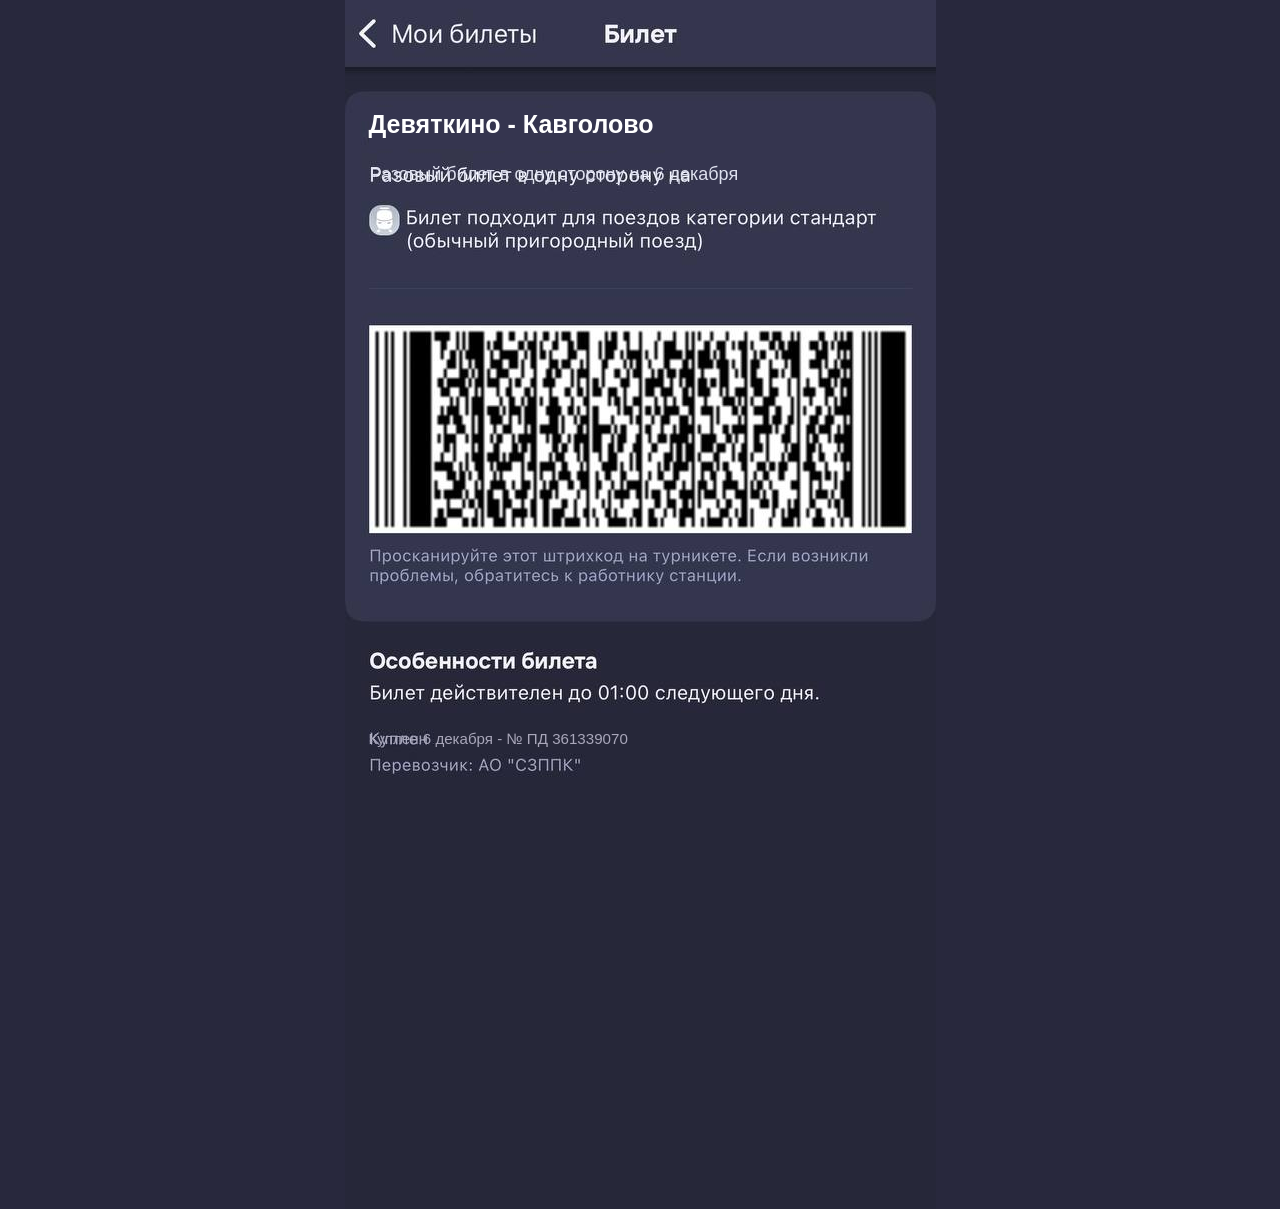
==== ticket.html @ 2f19ac5f "fix" ====
<!doctype html>
<html lang="ru">
  <head>
    <meta charset="utf-8">
    <meta name="viewport" content="width=device-width, initial-scale=1, viewport-fit=cover">
    <title>Билет</title>
    <link rel="stylesheet" href="styles.css">
  </head>
  <body class="ticket-page">
    <main class="ticket-shell">
      <section class="ticket-screen" aria-label="Билет">
        <a class="back-hitbox" href="index.html" aria-label="Вернуться на страницу настройки"></a>
        <div class="ticket-overlay ticket-route" id="ticket-route"></div>
        <div class="ticket-overlay ticket-direction" id="ticket-direction"></div>
        <div class="ticket-overlay ticket-purchased" id="ticket-purchased"></div>

        <button class="qr-hitbox" id="qr-hitbox" type="button" aria-label="Показать анимацию QR-кода">
          <img class="qr-animation" id="qr-animation" src="" alt="">
        </button>
      </section>
    </main>

    <script src="app.js"></script>
  </body>
</html>
---- styles.css ----
:root {
  --bg: #28283d;
  --panel: #33324a;
  --panel-2: #3b3956;
  --text: #ffffff;
  --muted: #d9d9e5;
  --line: #42415e;
  --button: #f3f4f8;
  --button-text: #26263a;
  --screen-width: min(100vw, 591px);
  --screen-height: calc(var(--screen-width) * 1209 / 591);
  --font: -apple-system, BlinkMacSystemFont, "SF Pro Display", "SF Pro Text",
    "Segoe UI", sans-serif;
}

* {
  box-sizing: border-box;
}

html,
body {
  margin: 0;
  min-height: 100%;
  background: var(--bg);
  color: var(--text);
  font-family: var(--font);
}

body {
  min-height: 100svh;
}

.setup-page {
  display: flex;
  align-items: center;
  justify-content: center;
  padding: 24px 16px;
}

.setup-shell {
  width: min(100%, 460px);
}

.setup-card {
  background: linear-gradient(180deg, var(--panel-2) 0%, var(--panel) 100%);
  border-radius: 28px;
  box-shadow: 0 18px 44px rgba(0, 0, 0, 0.28);
  padding: 28px 22px 22px;
}

.setup-title {
  margin: 0 0 20px;
  font-size: 32px;
  line-height: 1.1;
  font-weight: 700;
}

.setup-form {
  display: grid;
  gap: 14px;
}

.field {
  display: grid;
  gap: 8px;
}

.field-label {
  font-size: 15px;
  line-height: 1.2;
  color: var(--muted);
}

.field-input {
  width: 100%;
  border: 1px solid rgba(255, 255, 255, 0.1);
  border-radius: 14px;
  background: rgba(255, 255, 255, 0.08);
  color: var(--text);
  font: inherit;
  font-size: 18px;
  line-height: 1.2;
  padding: 16px 14px;
  appearance: none;
  -webkit-appearance: none;
}

.field-input::placeholder {
  color: rgba(255, 255, 255, 0.45);
}

.primary-button {
  margin-top: 10px;
  border: 0;
  border-radius: 16px;
  background: var(--button);
  color: var(--button-text);
  font: inherit;
  font-size: 20px;
  font-weight: 700;
  padding: 16px 18px;
}

.ticket-page {
  display: flex;
  justify-content: center;
  background: #28283d;
}

.ticket-shell {
  width: 100%;
  display: flex;
  justify-content: center;
}

.ticket-screen {
  position: relative;
  width: var(--screen-width);
  height: var(--screen-height);
  background: url("img/background.png") center top / 100% 100% no-repeat;
  overflow: hidden;
}

.back-hitbox {
  position: absolute;
  left: 0;
  top: 0;
  width: calc(200 / 591 * 100%);
  height: calc(72 / 1209 * 100%);
  z-index: 3;
}

.ticket-overlay {
  position: absolute;
  left: calc(24 / 591 * 100%);
  right: calc(24 / 591 * 100%);
  color: #ffffff;
  letter-spacing: 0;
  z-index: 2;
}

.ticket-route {
  top: calc(110 / 1209 * 100%);
  font-size: calc(var(--screen-width) * 25 / 591);
  line-height: 1.12;
  font-weight: 700;
}

.ticket-direction {
  top: calc((158 / 1209 * 100%) + 6px);
  left: calc((24 / 591 * 100%) + 1px);
  font-size: calc(var(--screen-width) * 18 / 591);
  line-height: 1.17;
  font-weight: 400;
  color: #dee0ef;
  max-width: calc(520 / 591 * 100%);
}

.ticket-purchased {
  top: calc((735 / 1209 * 100%) - 5px);
  font-size: calc(var(--screen-width) * 15.12 / 591);
  line-height: 1.18;
  color: #a9a7ba;
  font-weight: 400;
  right: calc(188 / 591 * 100%);
}

.qr-hitbox {
  position: absolute;
  left: calc(23 / 591 * 100%);
  top: calc(326 / 1209 * 100%);
  width: calc(544 / 591 * 100%);
  height: calc(209 / 1209 * 100%);
  padding: 0;
  border: 0;
  background: transparent;
  cursor: pointer;
}

.qr-animation {
  display: none;
  width: 100%;
  height: 100%;
}

.qr-animation.is-visible {
  display: block;
}

@media (max-width: 591px) {
  .setup-page {
    align-items: flex-start;
    padding: max(16px, env(safe-area-inset-top)) 12px 20px;
  }

  .setup-card {
    border-radius: 22px;
    padding: 24px 18px 18px;
  }
}
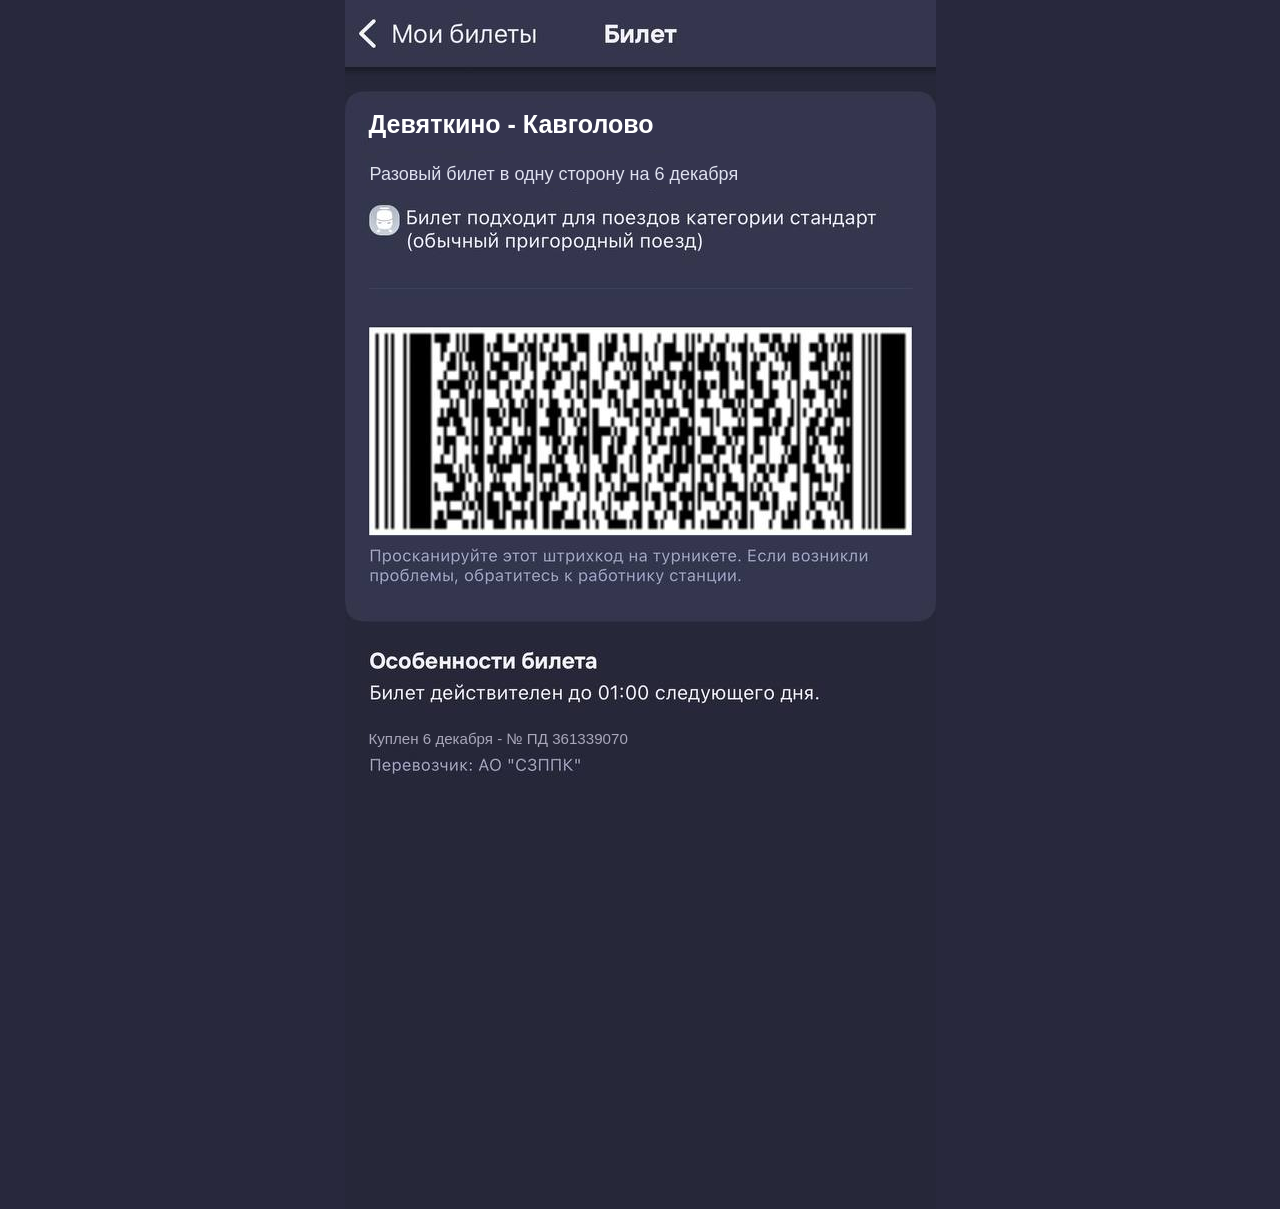
==== commit 9aa8a45f: "fix" ====
--- a/ticket.html
+++ b/ticket.html
@@ -15,6 +15,7 @@
         <div class="ticket-overlay ticket-purchased" id="ticket-purchased"></div>
 
         <button class="qr-hitbox" id="qr-hitbox" type="button" aria-label="Показать анимацию QR-кода">
+          <img class="qr-static" src="img/qr.png" alt="">
           <img class="qr-animation" id="qr-animation" src="" alt="">
         </button>
       </section>
--- a/styles.css
+++ b/styles.css
@@ -169,18 +169,36 @@
   position: absolute;
   left: calc(23 / 591 * 100%);
   top: calc(326 / 1209 * 100%);
-  width: calc(544 / 591 * 100%);
-  height: calc(209 / 1209 * 100%);
+  width: calc(545 / 591 * 100%);
+  height: calc(210 / 1209 * 100%);
   padding: 0;
   border: 0;
   background: transparent;
   cursor: pointer;
+  appearance: none;
+  -webkit-appearance: none;
+}
+
+.qr-static,
+.qr-animation {
+  display: block;
+  width: 100%;
+  height: 100%;
+  position: absolute;
+  inset: 0;
+}
+
+.qr-static {
+  z-index: 1;
 }
 
 .qr-animation {
   display: none;
-  width: 100%;
-  height: 100%;
+  z-index: 2;
+}
+
+.qr-hitbox.is-animating .qr-static {
+  display: none;
 }
 
 .qr-animation.is-visible {
